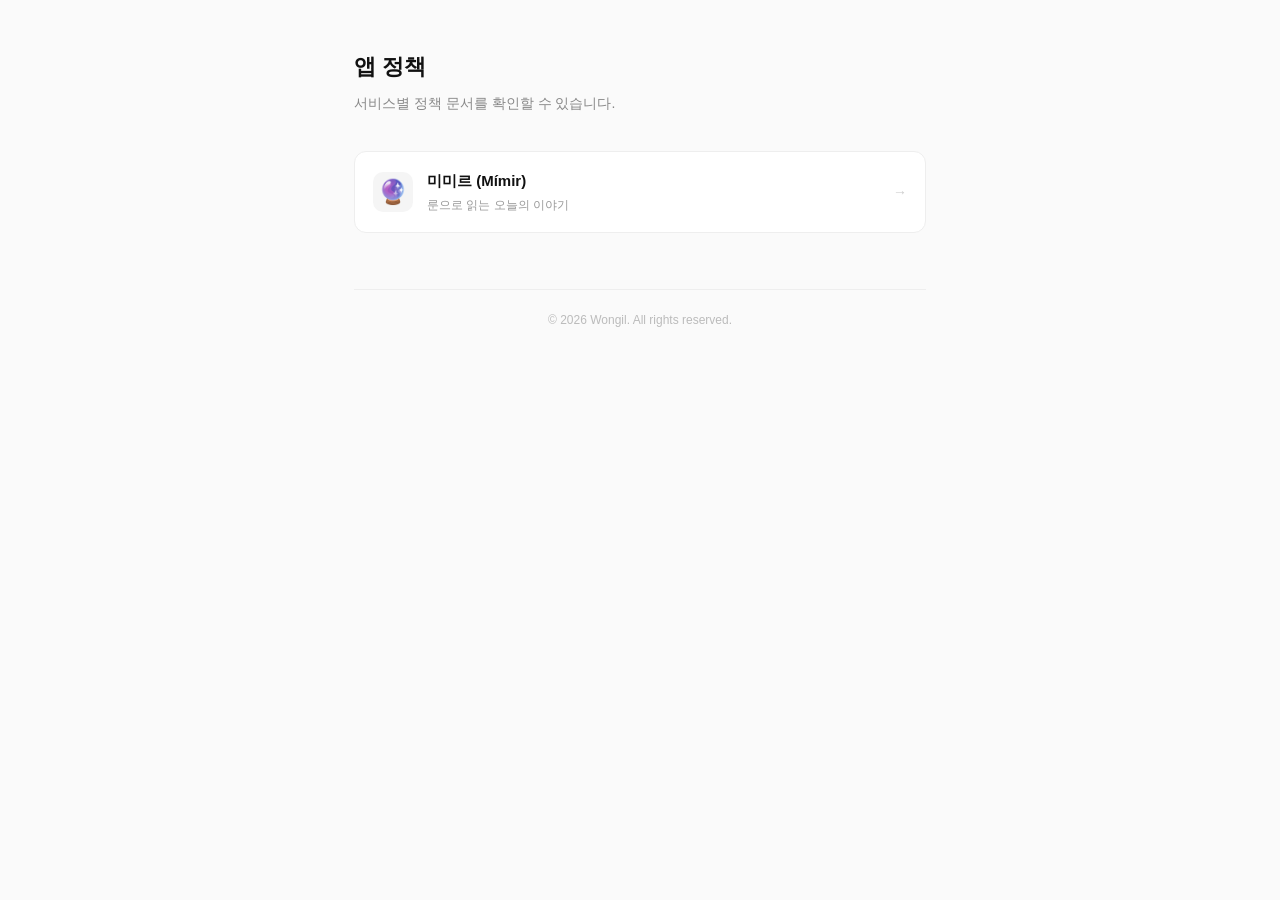
==== index.html @ 2b579c29 "feat: add mimir policy" ====
<!DOCTYPE html>
<html lang="ko">
<head>
<meta charset="utf-8">
<meta name="viewport" content="width=device-width, initial-scale=1">
<title>Wongil — 앱 정책</title>
<link rel="stylesheet" href="style.css">
</head>
<body>
<div class="container">
  <header class="site-header">
    <h1 class="site-title">앱 정책</h1>
    <p class="site-desc">서비스별 정책 문서를 확인할 수 있습니다.</p>
  </header>

  <section class="app-list">
    <a href="mimir/" class="app-card">
      <span class="app-icon">🔮</span>
      <div class="app-info">
        <span class="app-name">미미르 (Mímir)</span>
        <span class="app-desc">룬으로 읽는 오늘의 이야기</span>
      </div>
      <span class="arrow">→</span>
    </a>
  </section>

  <footer class="site-footer">
    © 2026 Wongil. All rights reserved.
  </footer>
</div>
</body>
</html>
---- style.css ----
* { margin: 0; padding: 0; box-sizing: border-box; }

body {
  background: #fafafa;
  color: #333;
  font-family: -apple-system, BlinkMacSystemFont, 'Segoe UI', Roboto, sans-serif;
  font-size: 15px;
  line-height: 1.75;
  min-height: 100vh;
  -webkit-font-smoothing: antialiased;
}

.container {
  max-width: 620px;
  margin: 0 auto;
  padding: 48px 24px 80px;
}

/* ── 사이트 헤더 ── */
.site-header {
  margin-bottom: 36px;
}
.site-title {
  font-size: 22px;
  font-weight: 700;
  color: #111;
  margin-bottom: 4px;
}
.site-desc {
  font-size: 14px;
  color: #888;
}

/* ── 앱 목록 ── */
.app-list {
  display: flex;
  flex-direction: column;
  gap: 10px;
}
.app-card {
  display: flex;
  align-items: center;
  gap: 14px;
  padding: 16px 18px;
  background: #fff;
  border: 1px solid #eee;
  border-radius: 12px;
  text-decoration: none;
  color: inherit;
  transition: border-color 0.15s, box-shadow 0.15s;
}
.app-card:hover {
  border-color: #ccc;
  box-shadow: 0 2px 8px rgba(0,0,0,0.04);
}
.app-icon {
  font-size: 24px;
  width: 40px;
  height: 40px;
  display: flex;
  align-items: center;
  justify-content: center;
  background: #f5f5f5;
  border-radius: 10px;
  flex: none;
}
.app-info {
  flex: 1;
  display: flex;
  flex-direction: column;
  gap: 1px;
}
.app-name {
  font-size: 15px;
  font-weight: 600;
  color: #111;
}
.app-desc {
  font-size: 12px;
  color: #999;
}
.arrow {
  color: #ccc;
  font-size: 14px;
}

/* ── 앱별 정책 헤더 ── */
.app-header {
  text-align: center;
  margin-bottom: 32px;
}
.app-header .icon {
  font-size: 36px;
  display: block;
  margin-bottom: 6px;
}
.app-header .name {
  font-size: 18px;
  font-weight: 700;
  color: #111;
  letter-spacing: 1px;
}

/* ── 정책 네비 ── */
.policy-nav {
  display: flex;
  flex-direction: column;
  gap: 8px;
}
.policy-link {
  display: flex;
  align-items: center;
  justify-content: space-between;
  padding: 14px 18px;
  background: #fff;
  border: 1px solid #eee;
  border-radius: 10px;
  text-decoration: none;
  color: #111;
  font-size: 15px;
  font-weight: 500;
  transition: border-color 0.15s, box-shadow 0.15s;
}
.policy-link:hover {
  border-color: #ccc;
  box-shadow: 0 2px 8px rgba(0,0,0,0.04);
}

/* ── 정책 본문 ── */
.policy-content h1 {
  font-size: 24px;
  font-weight: 700;
  color: #111;
  margin-bottom: 4px;
}
.policy-content .date {
  font-size: 13px;
  color: #999;
  margin-bottom: 32px;
}
.policy-content h2 {
  font-size: 15px;
  font-weight: 600;
  color: #111;
  margin-top: 28px;
  margin-bottom: 8px;
}
.policy-content p {
  color: #555;
  margin-bottom: 6px;
}
.policy-content a {
  color: #111;
  text-decoration: underline;
  text-underline-offset: 2px;
}
.policy-content a:hover {
  color: #000;
}

/* ── 뒤로가기 ── */
.back-link {
  display: inline-block;
  font-size: 13px;
  color: #999;
  text-decoration: none;
  margin-bottom: 24px;
  transition: color 0.15s;
}
.back-link:hover {
  color: #333;
}

/* ── 푸터 ── */
.site-footer {
  margin-top: 56px;
  padding-top: 20px;
  border-top: 1px solid #eee;
  text-align: center;
  font-size: 12px;
  color: #bbb;
}
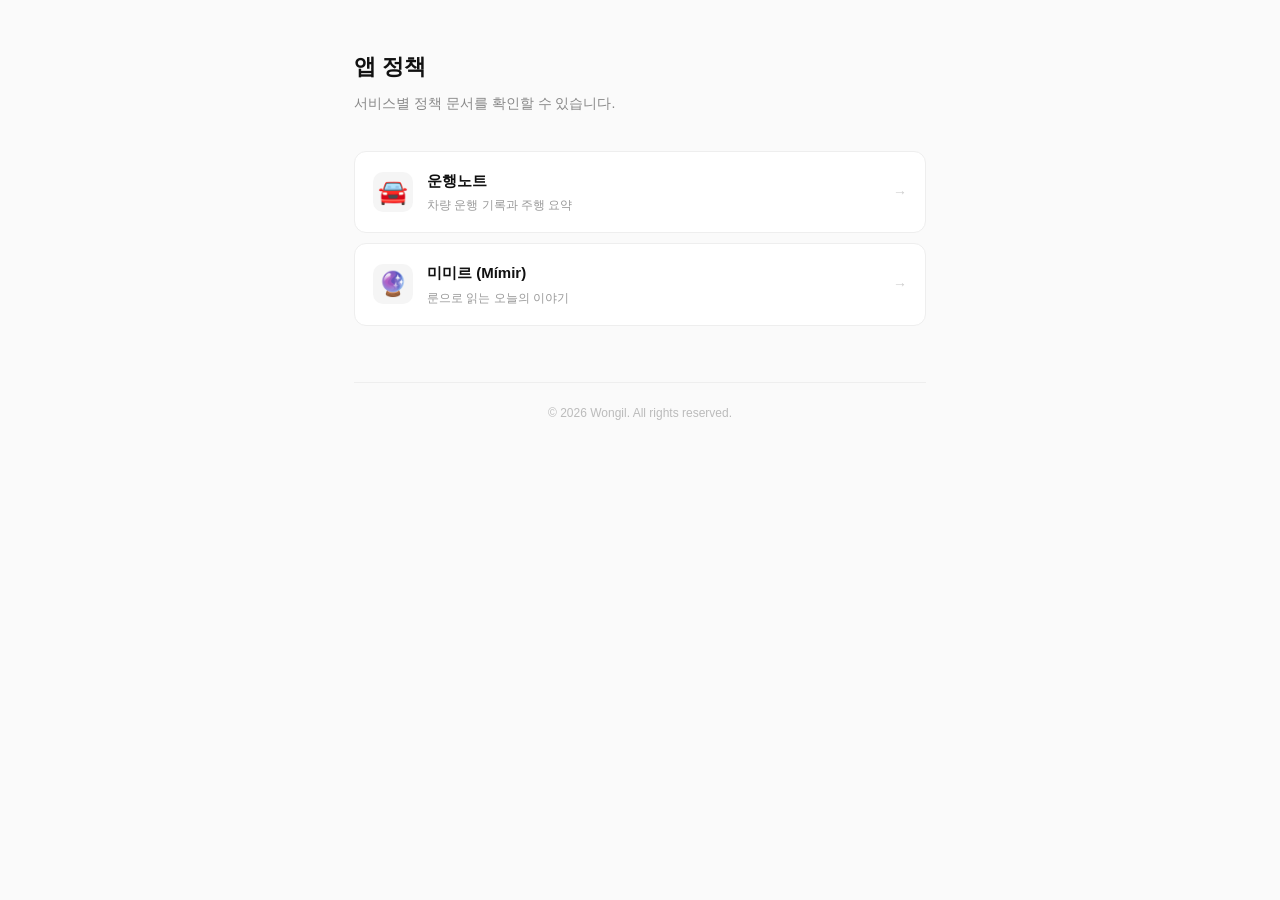
==== commit 36457e1a: "docs: add 운행노트 policy and support pages" ====
--- a/index.html
+++ b/index.html
@@ -14,6 +14,14 @@
   </header>
 
   <section class="app-list">
+    <a href="taxi-meter/" class="app-card">
+      <span class="app-icon" aria-hidden="true">🚘</span>
+      <div class="app-info">
+        <span class="app-name">운행노트</span>
+        <span class="app-desc">차량 운행 기록과 주행 요약</span>
+      </div>
+      <span class="arrow">→</span>
+    </a>
     <a href="mimir/" class="app-card">
       <span class="app-icon">🔮</span>
       <div class="app-info">
